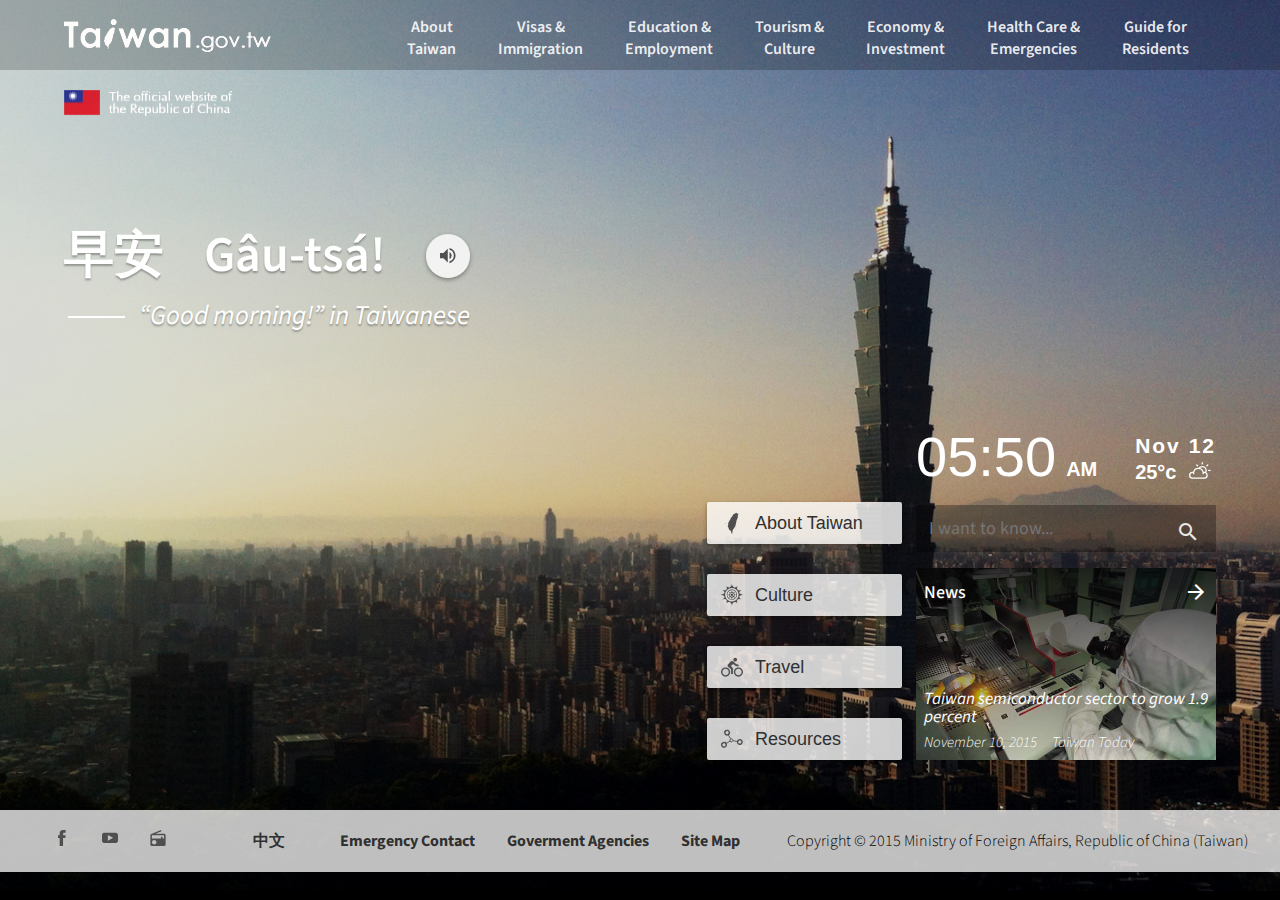
==== 0/3/index.html @ b30b4c66 "Finish static page of day 3" ====
<!doctype html>
<!--[if lt IE 7]>      <html class="no-js lt-ie9 lt-ie8 lt-ie7" lang=""> <![endif]-->
<!--[if IE 7]>         <html class="no-js lt-ie9 lt-ie8" lang=""> <![endif]-->
<!--[if IE 8]>         <html class="no-js lt-ie9" lang=""> <![endif]-->
<!--[if gt IE 8]><!--> <html class="no-js" lang=""> <!--<![endif]-->
    <head>
        <meta charset="utf-8">
        <meta http-equiv="X-UA-Compatible" content="IE=edge,chrome=1">
        <title></title>
        <meta name="description" content="">
        <meta name="viewport" content="width=device-width, initial-scale=1">

        <link href="https://fonts.googleapis.com/css?family=Source+Sans+Pro:300,300i,400,400i,600,600i,700,700i" rel="stylesheet">

        <link rel="stylesheet" href="css/normalize.css">
        <link rel="stylesheet" href="https://fonts.googleapis.com/icon?family=Material+Icons">
        <link rel="stylesheet" href="https://code.getmdl.io/1.3.0/material.indigo-pink.min.css">
        <link rel="stylesheet" href="css/main.css">
        <link rel="stylesheet" href="css/d3.css">

        <script src="js/vendor/modernizr-2.8.3.min.js"></script>
    </head>
    <body>
        <!--[if lt IE 8]>
            <p class="browserupgrade">You are using an <strong>outdated</strong> browser. Please <a href="http://browsehappy.com/">upgrade your browser</a> to improve your experience.</p>
        <![endif]-->
      
      <div class="app-container"> <!-- container -->
        <nav class="nav"> <!-- nav -->
          <a class="nav__logo" href="#">
            <img alt="Brand" src="img/logo.png" srcset="img/logo@2x.png 2x, img/logo@3x.png 3x">
          </a>
          <ul class="nav__items">
            <li class="nav__item">
              <a href="#" class="link-navbar">About <br>Taiwan</a>
            </li>
            <li class="nav__item">
              <a href="#" class="link-navbar">Visas & <br>Immigration</a>
            </li>
            <li class="nav__item">
              <a href="#" class="link-navbar">Education & <br>Employment</a>
            </li>
            <li class="nav__item">
              <a href="#" class="link-navbar">Tourism & <br>Culture</a>
            </li>
            <li class="nav__item">
              <a href="#" class="link-navbar">Economy & <br>Investment</a>
            </li>
            <li class="nav__item">
              <a href="#" class="link-navbar">Health Care & <br>Emergencies</a>
            </li>
            <li class="nav__item">
              <a href="#" class="link-navbar">Guide for <br>Residents</a>
            </li>
          </ul>
          <button class="btn-nav-mobile">
            <i class="material-icons">menu</i>
          </button>
        </nav> <!-- /nav -->

        <main> <!-- main -->
          <div class="main-container--1">
            <img src="img/flag.png" alt="Country Flag" class="img-flag">
            <div>
              <div class="message-container">
                <h1 class="message">早安</h1>
                <h2 class="message message--local">Gâu-tsá!</h2>
                <a class="btn-action btn-action--icon btn-read-message">
                  <img src="img/ic-read.svg" alt="Read welcome message">
                </a>
              </div>
              <div class="message-container">
                <h3 class="message-translation">“Good morning!” in Taiwanese</h3>
              </div>
            </div>
          </div>
          <div class="main-container--2">
            <div class="panel-1"> <!-- left panel: navigation -->
              <section class="panel-navigation">
                <ul class="list-btn-action">
                  <li>
                    <img src="" alt="">
                    <a href="#" class="btn-action btn-action--nav">
                      <img src="img/ic-taiwan.svg">About Taiwan</a>
                  </li>
                  <li>
                    <img src="" alt="">
                    <a href="#" class="btn-action btn-action--nav">
                      <img src="img/ic-culture.svg">Culture</a>
                  </li>
                  <li>
                    <img src="" alt="">
                    <a href="#" class="btn-action btn-action--nav">
                      <img src="img/ic-travel.svg">Travel</a>
                  </li>
                  <li>
                    <img src="" alt="">
                    <a href="#" class="btn-action btn-action--nav">
                      <img src="img/ic-resources.svg">Resources</a>
                  </li>
                </ul>
              </section>
            </div>
            <div class="panel-2"> <!-- right panel: time, search, news -->
              <section class="panel-time">
                <time class="time">05:50<span class="clock">AM</span class="clock"></time>
                <section>
                  <time class="date">Nov 12</time>
                  <span class="temperature">25°c</span>  
                  <img src="img/ic-weather-sun.svg" alt="Weather Icon" class="weather-icon">
                </section>
              </section>
              <section class="panel-search">
                <form class="form-search">
                  <input type="search" name="search" class="input-search" placeholder="I want to know...">
                  <button type="button" class="btn-search">
                    <i class="material-icons">search</i>
                  </button>
                </form>
              </section>
              <section class="panel-news">
                <h1>News</h1>
                <section class="news">
                  <h2>Taiwan semiconductor sector to grow 1.9 percent</h2>
                  <h3><time>November 10, 2015</time><span>Taiwan Today</span></h3>  
                </section>
                <a href="#" class="btn-more-news">
                  <i class="material-icons">arrow_forward</i>
                </a>
              </section>
            </div>
          </div>
        </main> <!-- /main -->

        <footer class="footer"> <!-- footer -->
          <section class="footer-media">
            <ul class="list-link-footer">
              <li>
                <a href="#" class="link-footer link-footer--media">
                  <img src="img/ic-facebook.svg" alt="Facebook">
                </a>
              </li>
              <li>
                <a href="#" class="link-footer link-footer--media">
                  <img src="img/ic-youtube.svg" alt="YouTube">
                </a>
              </li>
              <li>
                <a href="#" class="link-footer link-footer--media">
                  <img src="img/ic-radio.svg" alt="Radio">
                </a>
              </li>
            </ul>
          </section>
          <section class="footer-nav">
            <ul class="list-link-footer">
              <li><a href="#" class="btn-language">中文</a></li>
              <li><a href="#" class="link-footer">Emergency Contact</a></li>
              <li><a href="#" class="link-footer">Goverment Agencies</a></li>
              <li><a href="#" class="link-footer">Site Map</a></li>
            </ul>
          </section>
          <section class="footer-copyright">
            <p>Copyright © 2015 Ministry of Foreign Affairs, Republic of China (Taiwan)</p>
          </section>
        </footer> <!-- /footer -->
      </div> <!-- /container -->

      <script src="//ajax.googleapis.com/ajax/libs/jquery/1.11.2/jquery.min.js"></script>
      <script>window.jQuery || document.write('<script src="js/vendor/jquery-1.11.2.min.js"><\/script>')</script>

      <script defer src="https://code.getmdl.io/1.3.0/material.min.js"></script>
      <script src="js/main.js"></script>
    </body>
</html>
---- 0/3/css/main.css ----
/* ==========================================================================
   Author's custom styles
   ========================================================================== */
---- 0/3/css/d3.css ----
/* line 13, d3.scss */
* {
  box-sizing: border-box;
}

/* line 17, d3.scss */
body {
  background-color: #000;
  background-image: url("../img/bg.jpg");
  background-size: cover;
  background-position: center;
  background-repeat: no-repeat;
  font-family: "Source Sans Pro", Arial, sans-serif;
}

/* line 26, d3.scss */
h1, h2, h3, h4, h5, h6 {
  margin: 0;
  padding: 0;
}

/* line 31, d3.scss */
ul {
  list-style-type: none;
  margin-bottom: 0;
}

/* line 36, d3.scss */
a, a:hover, a:active, a:focus {
  text-decoration: none;
}

/* line 40, d3.scss */
input {
  outline: none;
}

/* line 44, d3.scss */
button {
  outline: none;
  border: none;
  background-color: transparent;
}

/* line 52, d3.scss */
.app-container {
  display: flex;
  flex-direction: column;
}

/* line 57, d3.scss */
nav {
  display: flex;
  justify-content: space-between;
  align-items: center;
  padding: 0 5%;
  margin-bottom: 0;
  min-height: 50px;
}

/* line 66, d3.scss */
main {
  padding: 0 5%;
  margin-top: 20px;
  margin-bottom: 50px;
}

/* line 72, d3.scss */
footer {
  display: flex;
  justify-content: center;
  align-items: baseline;
  padding: 4px 0;
}

/* line 79, d3.scss */
.main-container--1 {
  display: flex;
  flex-direction: column;
  justify-content: space-between;
  align-items: flex-start;
  min-height: 250px;
  margin-bottom: 20px;
}

/* line 88, d3.scss */
.main-container--2 {
  display: flex;
  justify-content: flex-end;
  align-items: flex-end;
  min-height: 400px;
}

/* line 95, d3.scss */
.panel-1 {
  margin-right: 14px;
}

/* line 99, d3.scss */
.panel-2 {
  width: 300px;
}

/* line 105, d3.scss */
.list-btn-action {
  display: flex;
  flex-direction: column;
}
/* line 109, d3.scss */
.list-btn-action li {
  margin-bottom: 8px;
}
/* line 112, d3.scss */
.list-btn-action li:last-of-type {
  margin-bottom: 0;
}

/* line 118, d3.scss */
.btn-action {
  display: inline-block;
  background-color: rgba(255, 255, 255, 0.8);
  box-shadow: 0 2px 4px 0 rgba(0, 0, 0, 0.35);
  color: #303030;
  font-size: 18px;
  font-family: "Avenir Next", "Century Gothic", "Helvetica Neue", Arial, sans-serif;
  font-weight: 500;
  cursor: pointer;
  transition: all .5s;
}
/* line 129, d3.scss */
.btn-action:hover, .btn-action:active, .btn-action:focus {
  color: inherit;
  background-color: rgba(255, 255, 255, 0.98);
}
/* line 134, d3.scss */
.btn-action:hover {
  box-shadow: 0 2px 5px 1px rgba(0, 0, 0, 0.35);
}
/* line 138, d3.scss */
.btn-action:active {
  box-shadow: 0 4px 7px 2px rgba(0, 0, 0, 0.35);
}

/* line 143, d3.scss */
.btn-action--nav {
  position: relative;
  display: flex;
  align-items: center;
  width: 195px;
  height: 42px;
  padding-left: 48px;
  border-radius: 2px;
}
/* line 152, d3.scss */
.btn-action--nav img {
  position: absolute;
  top: 10px;
  left: 14px;
  width: 22px;
  height: 22px;
}

/* line 161, d3.scss */
.btn-action--icon {
  position: relative;
  border-radius: 50%;
}
/* line 165, d3.scss */
.btn-action--icon img {
  position: absolute;
  top: 50%;
  left: 50%;
  transform: translate(-50%, -50%);
  width: 16px;
  height: 16px;
}

/* line 175, d3.scss */
.btn-language {
  margin-right: 25px;
  color: #303030;
  font-weight: bold;
}

/* line 181, d3.scss */
.link-navbar {
  display: inline-block;
  border-bottom: 2px solid transparent;
  padding: 0 12px 8px 12px;
  color: rgba(255, 255, 255, 0.9);
  font-size: 16px;
  font-weight: 600;
  text-align: center;
  transition: all .7s ease-out;
}
/* line 191, d3.scss */
.link-navbar:hover, .link-navbar:active, .link-navbar:focus {
  border-bottom-color: #fff;
  color: #fff;
}

/* line 197, d3.scss */
.link-footer {
  padding: 4px 0;
  border: 2px solid transparent;
  color: #303030;
  font-size: 16px;
  font-weight: bold;
  transition: all .5s;
}
/* line 205, d3.scss */
.link-footer:hover, .link-footer:active, .link-footer:focus {
  border-bottom-color: #303030;
  color: inherit;
}

/* line 212, d3.scss */
.link-footer--media img {
  width: 16px;
  height: 16px;
}

/* line 218, d3.scss */
.img-flag {
  width: 168px;
  height: 26px;
}

/* line 224, d3.scss */
.nav {
  background-color: rgba(0, 0, 0, 0.2);
}

/* line 228, d3.scss */
.nav__logo,
.nav__items {
  display: inline-block;
}

/* line 233, d3.scss */
.nav__logo {
  width: 207px;
  height: 33px;
}

/* line 238, d3.scss */
.nav__items {
  margin-bottom: 0;
}

/* line 242, d3.scss */
.nav__item {
  display: inline;
  margin-right: 15px;
}

/* line 247, d3.scss */
.btn-nav-mobile {
  display: none;
  color: #fff;
}
/* line 251, d3.scss */
.btn-nav-mobile i {
  font-size: 30px;
}

/* line 258, d3.scss */
.message-container {
  display: flex;
  justify-content: space-between;
  align-items: center;
  margin-bottom: 5px;
}

/* line 265, d3.scss */
.message,
.message-translation {
  color: #fff;
  text-shadow: 0 2px 2px rgba(0, 0, 0, 0.3);
}

/* line 271, d3.scss */
.message {
  display: inline;
  font-size: 50px;
  font-weight: 600;
}

/* line 277, d3.scss */
.message-translation {
  position: relative;
  padding-left: 75px;
  font-size: 27px;
  font-weight: 400;
  font-style: italic;
}
/* line 284, d3.scss */
.message-translation::before {
  content: '';
  position: absolute;
  top: 50%;
  left: 4px;
  width: 55px;
  border: 1px solid #fff;
}

/* line 294, d3.scss */
.btn-read-message {
  display: inline-block;
  width: 44px;
  height: 44px;
}

/* line 302, d3.scss */
.panel-time {
  display: flex;
  justify-content: space-between;
  align-items: flex-end;
  margin-bottom: 20px;
  color: #fff;
  font-family: "Futura PT", "Futura", "Century Gothic", "Helvetica Neue", Arial, sans-serif;
}
/* line 310, d3.scss */
.panel-time > section {
  line-height: 1.3;
}
/* line 314, d3.scss */
.panel-time .time {
  font-size: 56px;
  font-weight: 300;
  line-height: 1;
}
/* line 320, d3.scss */
.panel-time .date, .panel-time .clock, .panel-time .temperature {
  font-size: 20px;
  font-weight: bold;
}
/* line 325, d3.scss */
.panel-time .clock, .panel-time .temperature {
  display: inline;
}
/* line 329, d3.scss */
.panel-time .clock {
  margin-left: 10px;
}
/* line 333, d3.scss */
.panel-time .date {
  display: block;
  font-size: 21px;
  letter-spacing: 2px;
}
/* line 339, d3.scss */
.panel-time .weather-icon {
  vertical-align: initial;
  margin-left: 8px;
}

/* line 345, d3.scss */
.panel-search {
  margin-bottom: 16px;
}

/* line 349, d3.scss */
.form-search {
  position: relative;
}

/* line 353, d3.scss */
.input-search {
  box-sizing: border-box !important;
  width: 100%;
  padding: 10px 50px 10px 12px;
  border: 1px solid transparent;
  background-color: rgba(0, 0, 0, 0.3);
  font-size: 18px;
  color: #c6c6c6;
  transition: all .5s;
}
/* line 363, d3.scss */
.input-search:hover, .input-search:active {
  color: #fff;
  border-bottom-color: #fff;
}

/* line 370, d3.scss */
.btn-search {
  position: absolute;
  right: 10px;
  top: 50%;
  transform: translateY(-40%);
  border: none;
  background-color: transparent;
  color: #e8e8e8;
  display: flex;
  justify-content: center;
  align-items: center;
  transition: all .3s;
}
/* line 383, d3.scss */
.btn-search:hover, .btn-search:active {
  color: #fff;
}

/* line 389, d3.scss */
.panel-news {
  position: relative;
  width: 100%;
  height: 192px;
  color: #fff;
  background-image: url("../img/img-news@2x.jpg");
  background-repeat: no-repeat;
  background-size: 100%;
  background-position: 50% 50%;
  transition: all .5s ease-in-out;
}
/* line 400, d3.scss */
.panel-news:hover {
  background-size: 115%;
}
/* line 404, d3.scss */
.panel-news::after {
  content: '';
  position: absolute;
  top: 0;
  right: 0;
  bottom: 0;
  left: 0;
  z-index: 10;
  background-image: linear-gradient(0deg, transparent 0%, rgba(0, 0, 0, 0.8) 100%);
}
/* line 415, d3.scss */
.panel-news:hover::after {
  background-image: linear-gradient(0deg, transparent 0%, #000000 100%);
}
/* line 419, d3.scss */
.panel-news h1,
.panel-news .news,
.panel-news .btn-more-news {
  position: absolute;
  z-index: 20;
  color: #fff;
}
/* line 427, d3.scss */
.panel-news .news {
  bottom: 10px;
  left: 8px;
}
/* line 432, d3.scss */
.panel-news .btn-more-news {
  top: 12px;
  right: 8px;
}
/* line 437, d3.scss */
.panel-news h1 {
  top: 12px;
  left: 8px;
  font-size: 18px;
  font-weight: 500;
}
/* line 444, d3.scss */
.panel-news h2 {
  margin-bottom: 8px;
  font-size: 17px;
  font-weight: normal;
  font-style: italic;
  line-height: 1.1;
}
/* line 452, d3.scss */
.panel-news h3 {
  font-size: 15px;
  font-weight: 300;
  font-style: italic;
  line-height: 1;
}
/* line 458, d3.scss */
.panel-news h3 time {
  margin-right: 15px;
}

/* line 466, d3.scss */
.footer {
  background-color: rgba(255, 255, 255, 0.75);
  font-size: 16px;
}
/* line 470, d3.scss */
.footer > section {
  display: inline;
  margin-right: 20px;
}

/* line 479, d3.scss */
.footer-media li,
.footer-nav li,
.footer-copyright li {
  display: inline;
  margin-right: 25px;
}
/* line 483, d3.scss */
.footer-media li:nth-of-type,
.footer-nav li:nth-of-type,
.footer-copyright li:nth-of-type {
  margin-right: 0;
}

/* line 489, d3.scss */
.footer-media {
  margin-right: 40px;
}

/* line 493, d3.scss */
.footer-nav {
  margin-right: 55px;
}

/* line 497, d3.scss */
.footer-copyright > p {
  font-size: 16px;
  font-weight: 300;
}

/* line 504, d3.scss */
.hide-text {
  text-indent: 150%;
  white-space: nowrap;
  overflow: hidden;
}

@media screen and (max-width: 1200px) {
  /* line 512, d3.scss */
  .nav__items {
    display: none;
  }

  /* line 516, d3.scss */
  .btn-nav-mobile {
    display: block;
  }

  /* line 520, d3.scss */
  .footer {
    flex-wrap: wrap;
  }

  /* line 524, d3.scss */
  .footer-copyright {
    margin-top: 25px;
  }
}
@media screen and (max-width: 720px) {
  /* line 530, d3.scss */
  .main-container--2 {
    flex-direction: column;
    align-items: center;
  }

  /* line 535, d3.scss */
  .panel-1 {
    order: 2;
    margin-right: 0;
  }

  /* line 540, d3.scss */
  .list-btn-action {
    display: block;
    width: 300px;
    padding: 0;
  }
  /* line 545, d3.scss */
  .list-btn-action li {
    display: inline-block;
    float: left;
    margin-right: 10px;
    margin-bottom: 12px;
  }
  /* line 552, d3.scss */
  .list-btn-action li:nth-of-type(2n) {
    float: right;
    margin-right: 0;
  }

  /* line 558, d3.scss */
  .btn-action--nav {
    width: 140px;
    margin: 0;
  }

  /* line 563, d3.scss */
  .footer {
    justify-content: center;
    padding: 30px 8% 0;
  }

  /* line 568, d3.scss */
  .footer-media {
    margin-left: 20px;
  }
  /* line 571, d3.scss */
  .footer-media .list-link-footer {
    margin-bottom: 25px;
  }
  /* line 575, d3.scss */
  .footer-media .link-footer {
    padding-bottom: 8px;
  }

  /* line 580, d3.scss */
  .footer-nav {
    padding-left: 30px;
    border-left: 1px solid #000;
  }

  /* line 585, d3.scss */
  .footer-copyright {
    text-align: center;
  }

  /* line 589, d3.scss */
  .list-link-footer {
    display: flex;
    flex-direction: column;
    padding: 0;
  }
  /* line 594, d3.scss */
  .list-link-footer > li {
    margin-bottom: 20px;
  }

  /* line 599, d3.scss */
  .link-footer--media > img {
    width: 24px;
    height: 24px;
  }
}
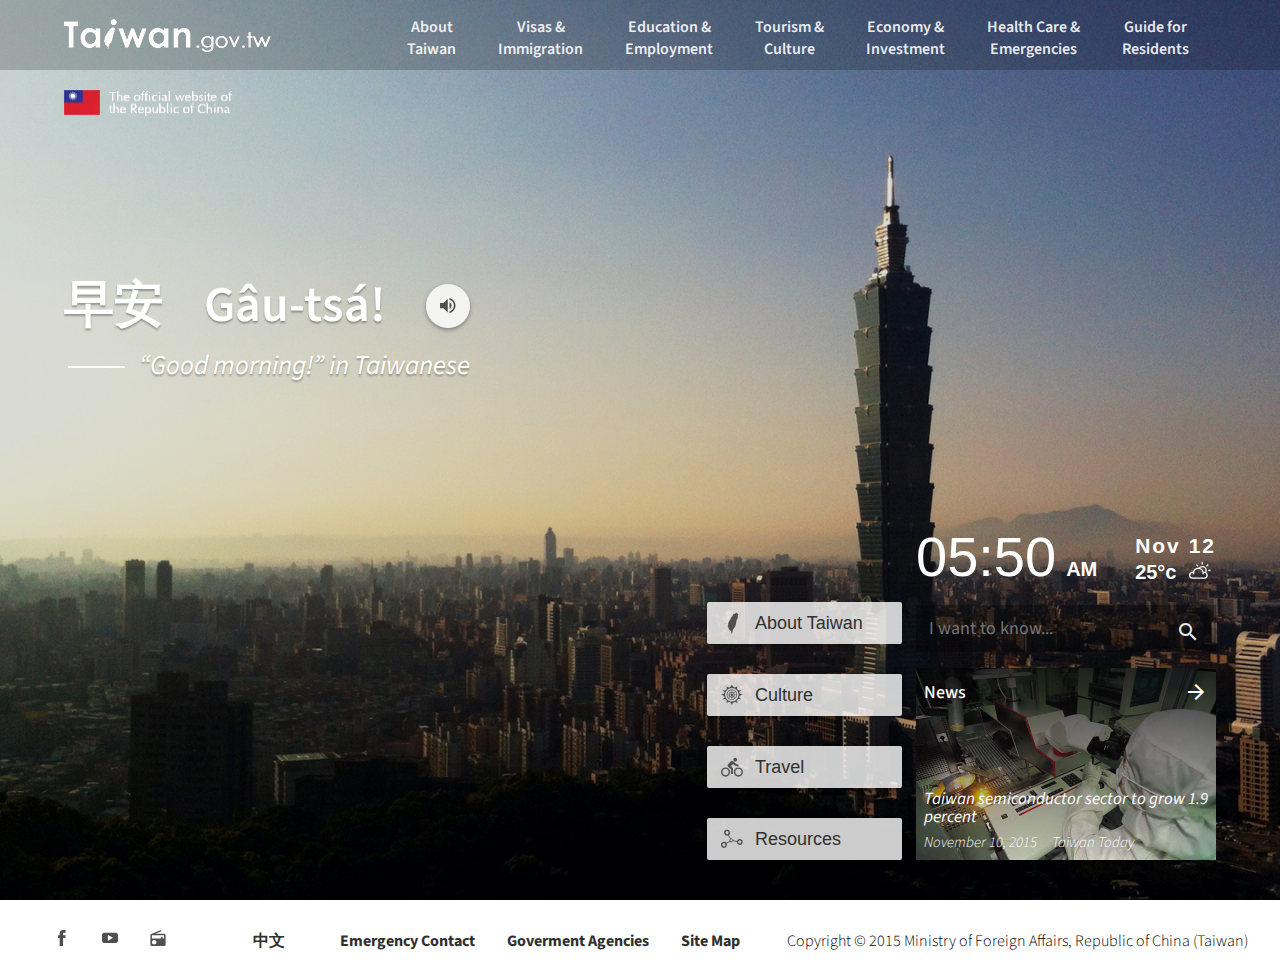
==== commit 1a542843: "Finish navigation for mobile device" ====
--- a/0/3/index.html
+++ b/0/3/index.html
@@ -24,7 +24,7 @@
         <!--[if lt IE 8]>
             <p class="browserupgrade">You are using an <strong>outdated</strong> browser. Please <a href="http://browsehappy.com/">upgrade your browser</a> to improve your experience.</p>
         <![endif]-->
-      
+      <div class="overlay" id="overlay"></div>
       <div class="app-container"> <!-- container -->
         <nav class="nav"> <!-- nav -->
           <a class="nav__logo" href="#">
@@ -53,11 +53,38 @@
               <a href="#" class="link-navbar">Guide for <br>Residents</a>
             </li>
           </ul>
-          <button class="btn-nav-mobile">
+          <button class="btn-nav-mobile" id="btn-nav-mobile">
             <i class="material-icons">menu</i>
           </button>
         </nav> <!-- /nav -->
-
+        <nav class="nav--mobile" id="nav--mobile">
+          <a href="#" class="btn-close-nav" id="btn-close-nav">
+            <i class="material-icons">close</i>
+          </a>
+          <ul class="nav__items--mobile">
+            <li class="nav__item">
+              <a href="#" class="link-navbar link-navbar--mobile">About Taiwan</a>
+            </li>
+            <li class="nav__item">
+              <a href="#" class="link-navbar link-navbar--mobile">Visas & Immigration</a>
+            </li>
+            <li class="nav__item">
+              <a href="#" class="link-navbar link-navbar--mobile">Education & Employment</a>
+            </li>
+            <li class="nav__item">
+              <a href="#" class="link-navbar link-navbar--mobile">Tourism & Culture</a>
+            </li>
+            <li class="nav__item">
+              <a href="#" class="link-navbar link-navbar--mobile">Economy & Investment</a>
+            </li>
+            <li class="nav__item">
+              <a href="#" class="link-navbar link-navbar--mobile">Health Care & Emergencies</a>
+            </li>
+            <li class="nav__item">
+              <a href="#" class="link-navbar link-navbar--mobile">Guide for Residents</a>
+            </li>
+          </ul>
+        </nav>
         <main> <!-- main -->
           <div class="main-container--1">
             <img src="img/flag.png" alt="Country Flag" class="img-flag">
--- a/0/3/css/d3.css
+++ b/0/3/css/d3.css
@@ -6,50 +6,59 @@
 /* line 17, d3.scss */
 body {
   background-color: #000;
-  background-image: url("../img/bg.jpg");
-  background-size: cover;
-  background-position: center;
-  background-repeat: no-repeat;
+  background: url("../img/bg.jpg") right top/cover fixed;
   font-family: "Source Sans Pro", Arial, sans-serif;
 }
 
-/* line 26, d3.scss */
+/* line 23, d3.scss */
 h1, h2, h3, h4, h5, h6 {
   margin: 0;
   padding: 0;
 }
 
-/* line 31, d3.scss */
+/* line 28, d3.scss */
 ul {
   list-style-type: none;
   margin-bottom: 0;
 }
 
-/* line 36, d3.scss */
+/* line 33, d3.scss */
 a, a:hover, a:active, a:focus {
   text-decoration: none;
 }
 
-/* line 40, d3.scss */
+/* line 37, d3.scss */
 input {
   outline: none;
 }
 
-/* line 44, d3.scss */
+/* line 41, d3.scss */
 button {
   outline: none;
   border: none;
   background-color: transparent;
 }
 
-/* line 52, d3.scss */
+/* line 49, d3.scss */
 .app-container {
   display: flex;
   flex-direction: column;
 }
 
-/* line 57, d3.scss */
-nav {
+/* line 54, d3.scss */
+.overlay {
+  display: none;
+  position: fixed;
+  top: 0;
+  right: 0;
+  bottom: 0;
+  left: 0;
+  z-index: 100;
+  background-color: rgba(0, 0, 0, 0.4);
+}
+
+/* line 65, d3.scss */
+.nav {
   display: flex;
   justify-content: space-between;
   align-items: center;
@@ -58,14 +67,14 @@
   min-height: 50px;
 }
 
-/* line 66, d3.scss */
+/* line 74, d3.scss */
 main {
   padding: 0 5%;
   margin-top: 20px;
   margin-bottom: 50px;
 }
 
-/* line 72, d3.scss */
+/* line 80, d3.scss */
 footer {
   display: flex;
   justify-content: center;
@@ -73,49 +82,77 @@
   padding: 4px 0;
 }
 
-/* line 79, d3.scss */
+/* line 87, d3.scss */
+.nav--mobile {
+  display: none;
+  position: fixed;
+  top: 0;
+  bottom: 0;
+  right: 0;
+  z-index: 200;
+  width: 300px;
+  background-color: rgba(0, 0, 0, 0.8);
+  box-shadow: 0 0 20px 5px rgba(0, 0, 0, 0.35);
+  overflow: hidden;
+}
+/* line 99, d3.scss */
+.nav--mobile::before {
+  content: '';
+  position: absolute;
+  top: 0;
+  right: 0;
+  bottom: 0;
+  left: 0;
+  z-index: -1;
+  background-color: rgba(0, 0, 0, 0.8);
+  background: url("../img/bg.jpg") right top/cover;
+  filter: blur(20px);
+  margin: -30px;
+}
+
+/* line 114, d3.scss */
 .main-container--1 {
   display: flex;
   flex-direction: column;
   justify-content: space-between;
   align-items: flex-start;
-  min-height: 250px;
+  min-height: 300px;
   margin-bottom: 20px;
 }
 
-/* line 88, d3.scss */
+/* line 123, d3.scss */
 .main-container--2 {
   display: flex;
   justify-content: flex-end;
   align-items: flex-end;
-  min-height: 400px;
-}
-
-/* line 95, d3.scss */
+  min-height: 450px;
+}
+
+/* line 130, d3.scss */
 .panel-1 {
   margin-right: 14px;
 }
 
-/* line 99, d3.scss */
+/* line 134, d3.scss */
 .panel-2 {
   width: 300px;
 }
 
-/* line 105, d3.scss */
+/* line 140, d3.scss */
 .list-btn-action {
   display: flex;
   flex-direction: column;
 }
-/* line 109, d3.scss */
+/* line 144, d3.scss */
 .list-btn-action li {
   margin-bottom: 8px;
 }
-/* line 112, d3.scss */
+/* line 147, d3.scss */
 .list-btn-action li:last-of-type {
   margin-bottom: 0;
 }
 
-/* line 118, d3.scss */
+/* line 153, d3.scss */
 .btn-action {
   display: inline-block;
   background-color: rgba(255, 255, 255, 0.8);
@@ -127,21 +164,21 @@
   cursor: pointer;
   transition: all .5s;
 }
-/* line 129, d3.scss */
+/* line 164, d3.scss */
 .btn-action:hover, .btn-action:active, .btn-action:focus {
   color: inherit;
   background-color: rgba(255, 255, 255, 0.98);
 }
-/* line 134, d3.scss */
+/* line 169, d3.scss */
 .btn-action:hover {
   box-shadow: 0 2px 5px 1px rgba(0, 0, 0, 0.35);
 }
-/* line 138, d3.scss */
+/* line 173, d3.scss */
 .btn-action:active {
   box-shadow: 0 4px 7px 2px rgba(0, 0, 0, 0.35);
 }
 
-/* line 143, d3.scss */
+/* line 178, d3.scss */
 .btn-action--nav {
   position: relative;
   display: flex;
@@ -151,7 +188,7 @@
   padding-left: 48px;
   border-radius: 2px;
 }
-/* line 152, d3.scss */
+/* line 187, d3.scss */
 .btn-action--nav img {
   position: absolute;
   top: 10px;
@@ -160,12 +197,12 @@
   height: 22px;
 }
 
-/* line 161, d3.scss */
+/* line 196, d3.scss */
 .btn-action--icon {
   position: relative;
   border-radius: 50%;
 }
-/* line 165, d3.scss */
+/* line 200, d3.scss */
 .btn-action--icon img {
   position: absolute;
   top: 50%;
@@ -175,14 +212,14 @@
   height: 16px;
 }
 
-/* line 175, d3.scss */
+/* line 210, d3.scss */
 .btn-language {
   margin-right: 25px;
   color: #303030;
   font-weight: bold;
 }
 
-/* line 181, d3.scss */
+/* line 216, d3.scss */
 .link-navbar {
   display: inline-block;
   border-bottom: 2px solid transparent;
@@ -193,13 +230,21 @@
   text-align: center;
   transition: all .7s ease-out;
 }
-/* line 191, d3.scss */
+/* line 226, d3.scss */
 .link-navbar:hover, .link-navbar:active, .link-navbar:focus {
   border-bottom-color: #fff;
   color: #fff;
 }
 
-/* line 197, d3.scss */
+/* line 232, d3.scss */
+.link-navbar--mobile {
+  padding-left: 2px;
+  padding-right: 2px;
+  font-size: 18px;
+  text-shadow: 1px 1px 3px rgba(0, 0, 0, 0.6);
+}
+
+/* line 239, d3.scss */
 .link-footer {
   padding: 4px 0;
   border: 2px solid transparent;
@@ -208,63 +253,83 @@
   font-weight: bold;
   transition: all .5s;
 }
-/* line 205, d3.scss */
+/* line 247, d3.scss */
 .link-footer:hover, .link-footer:active, .link-footer:focus {
   border-bottom-color: #303030;
   color: inherit;
 }
 
-/* line 212, d3.scss */
+/* line 254, d3.scss */
 .link-footer--media img {
   width: 16px;
   height: 16px;
 }
 
-/* line 218, d3.scss */
+/* line 260, d3.scss */
 .img-flag {
   width: 168px;
   height: 26px;
 }
 
-/* line 224, d3.scss */
+/* line 266, d3.scss */
 .nav {
   background-color: rgba(0, 0, 0, 0.2);
 }
 
-/* line 228, d3.scss */
+/* line 270, d3.scss */
 .nav__logo,
 .nav__items {
   display: inline-block;
 }
 
-/* line 233, d3.scss */
+/* line 275, d3.scss */
 .nav__logo {
   width: 207px;
   height: 33px;
 }
 
-/* line 238, d3.scss */
+/* line 280, d3.scss */
 .nav__items {
   margin-bottom: 0;
 }
 
-/* line 242, d3.scss */
+/* line 284, d3.scss */
 .nav__item {
   display: inline;
   margin-right: 15px;
 }
 
-/* line 247, d3.scss */
+/* line 291, d3.scss */
+.nav--mobile .nav__item {
+  display: block;
+  height: 50px;
+}
+
+/* line 297, d3.scss */
+.nav__items--mobile {
+  margin-top: 120px;
+  text-align: left;
+}
+
+/* line 302, d3.scss */
+.btn-close-nav {
+  position: absolute;
+  top: 20px;
+  right: 20px;
+  color: #fff;
+}
+
+/* line 309, d3.scss */
 .btn-nav-mobile {
   display: none;
   color: #fff;
 }
-/* line 251, d3.scss */
+/* line 313, d3.scss */
 .btn-nav-mobile i {
   font-size: 30px;
 }
 
-/* line 258, d3.scss */
+/* line 320, d3.scss */
 .message-container {
   display: flex;
   justify-content: space-between;
@@ -272,21 +337,21 @@
   margin-bottom: 5px;
 }
 
-/* line 265, d3.scss */
+/* line 327, d3.scss */
 .message,
 .message-translation {
   color: #fff;
   text-shadow: 0 2px 2px rgba(0, 0, 0, 0.3);
 }
 
-/* line 271, d3.scss */
+/* line 333, d3.scss */
 .message {
   display: inline;
   font-size: 50px;
   font-weight: 600;
 }
 
-/* line 277, d3.scss */
+/* line 339, d3.scss */
 .message-translation {
   position: relative;
   padding-left: 75px;
@@ -294,7 +359,7 @@
   font-weight: 400;
   font-style: italic;
 }
-/* line 284, d3.scss */
+/* line 346, d3.scss */
 .message-translation::before {
   content: '';
   position: absolute;
@@ -304,14 +369,14 @@
   border: 1px solid #fff;
 }
 
-/* line 294, d3.scss */
+/* line 356, d3.scss */
 .btn-read-message {
   display: inline-block;
   width: 44px;
   height: 44px;
 }
 
-/* line 302, d3.scss */
+/* line 364, d3.scss */
 .panel-time {
   display: flex;
   justify-content: space-between;
@@ -320,52 +385,52 @@
   color: #fff;
   font-family: "Futura PT", "Futura", "Century Gothic", "Helvetica Neue", Arial, sans-serif;
 }
-/* line 310, d3.scss */
+/* line 372, d3.scss */
 .panel-time > section {
   line-height: 1.3;
 }
-/* line 314, d3.scss */
+/* line 376, d3.scss */
 .panel-time .time {
   font-size: 56px;
   font-weight: 300;
   line-height: 1;
 }
-/* line 320, d3.scss */
+/* line 382, d3.scss */
 .panel-time .date, .panel-time .clock, .panel-time .temperature {
   font-size: 20px;
   font-weight: bold;
 }
-/* line 325, d3.scss */
+/* line 387, d3.scss */
 .panel-time .clock, .panel-time .temperature {
   display: inline;
 }
-/* line 329, d3.scss */
+/* line 391, d3.scss */
 .panel-time .clock {
   margin-left: 10px;
 }
-/* line 333, d3.scss */
+/* line 395, d3.scss */
 .panel-time .date {
   display: block;
   font-size: 21px;
   letter-spacing: 2px;
 }
-/* line 339, d3.scss */
+/* line 401, d3.scss */
 .panel-time .weather-icon {
   vertical-align: initial;
   margin-left: 8px;
 }
 
-/* line 345, d3.scss */
+/* line 407, d3.scss */
 .panel-search {
   margin-bottom: 16px;
 }
 
-/* line 349, d3.scss */
+/* line 411, d3.scss */
 .form-search {
   position: relative;
 }
 
-/* line 353, d3.scss */
+/* line 415, d3.scss */
 .input-search {
   box-sizing: border-box !important;
   width: 100%;
@@ -376,13 +441,13 @@
   color: #c6c6c6;
   transition: all .5s;
 }
-/* line 363, d3.scss */
+/* line 425, d3.scss */
 .input-search:hover, .input-search:active {
   color: #fff;
   border-bottom-color: #fff;
 }
 
-/* line 370, d3.scss */
+/* line 432, d3.scss */
 .btn-search {
   position: absolute;
   right: 10px;
@@ -396,12 +461,12 @@
   align-items: center;
   transition: all .3s;
 }
-/* line 383, d3.scss */
+/* line 445, d3.scss */
 .btn-search:hover, .btn-search:active {
   color: #fff;
 }
 
-/* line 389, d3.scss */
+/* line 451, d3.scss */
 .panel-news {
   position: relative;
   width: 100%;
@@ -413,11 +478,11 @@
   background-position: 50% 50%;
   transition: all .5s ease-in-out;
 }
-/* line 400, d3.scss */
+/* line 462, d3.scss */
 .panel-news:hover {
   background-size: 115%;
 }
-/* line 404, d3.scss */
+/* line 466, d3.scss */
 .panel-news::after {
   content: '';
   position: absolute;
@@ -428,11 +493,11 @@
   z-index: 10;
   background-image: linear-gradient(0deg, transparent 0%, rgba(0, 0, 0, 0.8) 100%);
 }
-/* line 415, d3.scss */
+/* line 477, d3.scss */
 .panel-news:hover::after {
   background-image: linear-gradient(0deg, transparent 0%, #000000 100%);
 }
-/* line 419, d3.scss */
+/* line 481, d3.scss */
 .panel-news h1,
 .panel-news .news,
 .panel-news .btn-more-news {
@@ -440,24 +505,24 @@
   z-index: 20;
   color: #fff;
 }
-/* line 427, d3.scss */
+/* line 489, d3.scss */
 .panel-news .news {
   bottom: 10px;
   left: 8px;
 }
-/* line 432, d3.scss */
+/* line 494, d3.scss */
 .panel-news .btn-more-news {
   top: 12px;
   right: 8px;
 }
-/* line 437, d3.scss */
+/* line 499, d3.scss */
 .panel-news h1 {
   top: 12px;
   left: 8px;
   font-size: 18px;
   font-weight: 500;
 }
-/* line 444, d3.scss */
+/* line 506, d3.scss */
 .panel-news h2 {
   margin-bottom: 8px;
   font-size: 17px;
@@ -465,60 +530,60 @@
   font-style: italic;
   line-height: 1.1;
 }
-/* line 452, d3.scss */
+/* line 514, d3.scss */
 .panel-news h3 {
   font-size: 15px;
   font-weight: 300;
   font-style: italic;
   line-height: 1;
 }
-/* line 458, d3.scss */
+/* line 520, d3.scss */
 .panel-news h3 time {
   margin-right: 15px;
 }
 
-/* line 466, d3.scss */
+/* line 528, d3.scss */
 .footer {
   background-color: rgba(255, 255, 255, 0.75);
   font-size: 16px;
 }
-/* line 470, d3.scss */
+/* line 532, d3.scss */
 .footer > section {
   display: inline;
   margin-right: 20px;
 }
 
-/* line 479, d3.scss */
+/* line 541, d3.scss */
 .footer-media li,
 .footer-nav li,
 .footer-copyright li {
   display: inline;
   margin-right: 25px;
 }
-/* line 483, d3.scss */
+/* line 545, d3.scss */
 .footer-media li:nth-of-type,
 .footer-nav li:nth-of-type,
 .footer-copyright li:nth-of-type {
   margin-right: 0;
 }
 
-/* line 489, d3.scss */
+/* line 551, d3.scss */
 .footer-media {
   margin-right: 40px;
 }
 
-/* line 493, d3.scss */
+/* line 555, d3.scss */
 .footer-nav {
   margin-right: 55px;
 }
 
-/* line 497, d3.scss */
+/* line 559, d3.scss */
 .footer-copyright > p {
   font-size: 16px;
   font-weight: 300;
 }
 
-/* line 504, d3.scss */
+/* line 566, d3.scss */
 .hide-text {
   text-indent: 150%;
   white-space: nowrap;
@@ -526,106 +591,130 @@
 }
 
 @media screen and (max-width: 1200px) {
-  /* line 512, d3.scss */
+  /* line 574, d3.scss */
   .nav__items {
     display: none;
   }
 
-  /* line 516, d3.scss */
+  /* line 578, d3.scss */
   .btn-nav-mobile {
     display: block;
   }
 
-  /* line 520, d3.scss */
+  /* line 582, d3.scss */
   .footer {
     flex-wrap: wrap;
   }
 
-  /* line 524, d3.scss */
+  /* line 586, d3.scss */
   .footer-copyright {
     margin-top: 25px;
   }
 }
 @media screen and (max-width: 720px) {
-  /* line 530, d3.scss */
+  /* line 592, d3.scss */
+  .nav--mobile {
+    top: 0;
+    right: 0;
+    bottom: 0;
+    left: 0;
+    width: auto;
+  }
+  /* line 599, d3.scss */
+  .nav--mobile .nav__item {
+    margin: 0 auto;
+    width: 100%;
+    max-width: 250px;
+  }
+
+  /* line 606, d3.scss */
+  .nav__items--mobile {
+    display: flex;
+    flex-direction: column;
+    justify-content: center;
+    margin: 0;
+    height: 100%;
+  }
+
+  /* line 614, d3.scss */
   .main-container--2 {
     flex-direction: column;
     align-items: center;
   }
 
-  /* line 535, d3.scss */
+  /* line 619, d3.scss */
   .panel-1 {
     order: 2;
     margin-right: 0;
   }
 
-  /* line 540, d3.scss */
+  /* line 624, d3.scss */
   .list-btn-action {
     display: block;
     width: 300px;
     padding: 0;
   }
-  /* line 545, d3.scss */
+  /* line 629, d3.scss */
   .list-btn-action li {
     display: inline-block;
     float: left;
     margin-right: 10px;
     margin-bottom: 12px;
   }
-  /* line 552, d3.scss */
+  /* line 636, d3.scss */
   .list-btn-action li:nth-of-type(2n) {
     float: right;
     margin-right: 0;
   }
 
-  /* line 558, d3.scss */
+  /* line 642, d3.scss */
   .btn-action--nav {
     width: 140px;
     margin: 0;
   }
 
-  /* line 563, d3.scss */
+  /* line 647, d3.scss */
   .footer {
     justify-content: center;
     padding: 30px 8% 0;
   }
 
-  /* line 568, d3.scss */
+  /* line 652, d3.scss */
   .footer-media {
     margin-left: 20px;
   }
-  /* line 571, d3.scss */
+  /* line 655, d3.scss */
   .footer-media .list-link-footer {
     margin-bottom: 25px;
   }
-  /* line 575, d3.scss */
+  /* line 659, d3.scss */
   .footer-media .link-footer {
     padding-bottom: 8px;
   }
 
-  /* line 580, d3.scss */
+  /* line 664, d3.scss */
   .footer-nav {
     padding-left: 30px;
     border-left: 1px solid #000;
   }
 
-  /* line 585, d3.scss */
+  /* line 669, d3.scss */
   .footer-copyright {
     text-align: center;
   }
 
-  /* line 589, d3.scss */
+  /* line 673, d3.scss */
   .list-link-footer {
     display: flex;
     flex-direction: column;
     padding: 0;
   }
-  /* line 594, d3.scss */
+  /* line 678, d3.scss */
   .list-link-footer > li {
     margin-bottom: 20px;
   }
 
-  /* line 599, d3.scss */
+  /* line 683, d3.scss */
   .link-footer--media > img {
     width: 24px;
     height: 24px;
